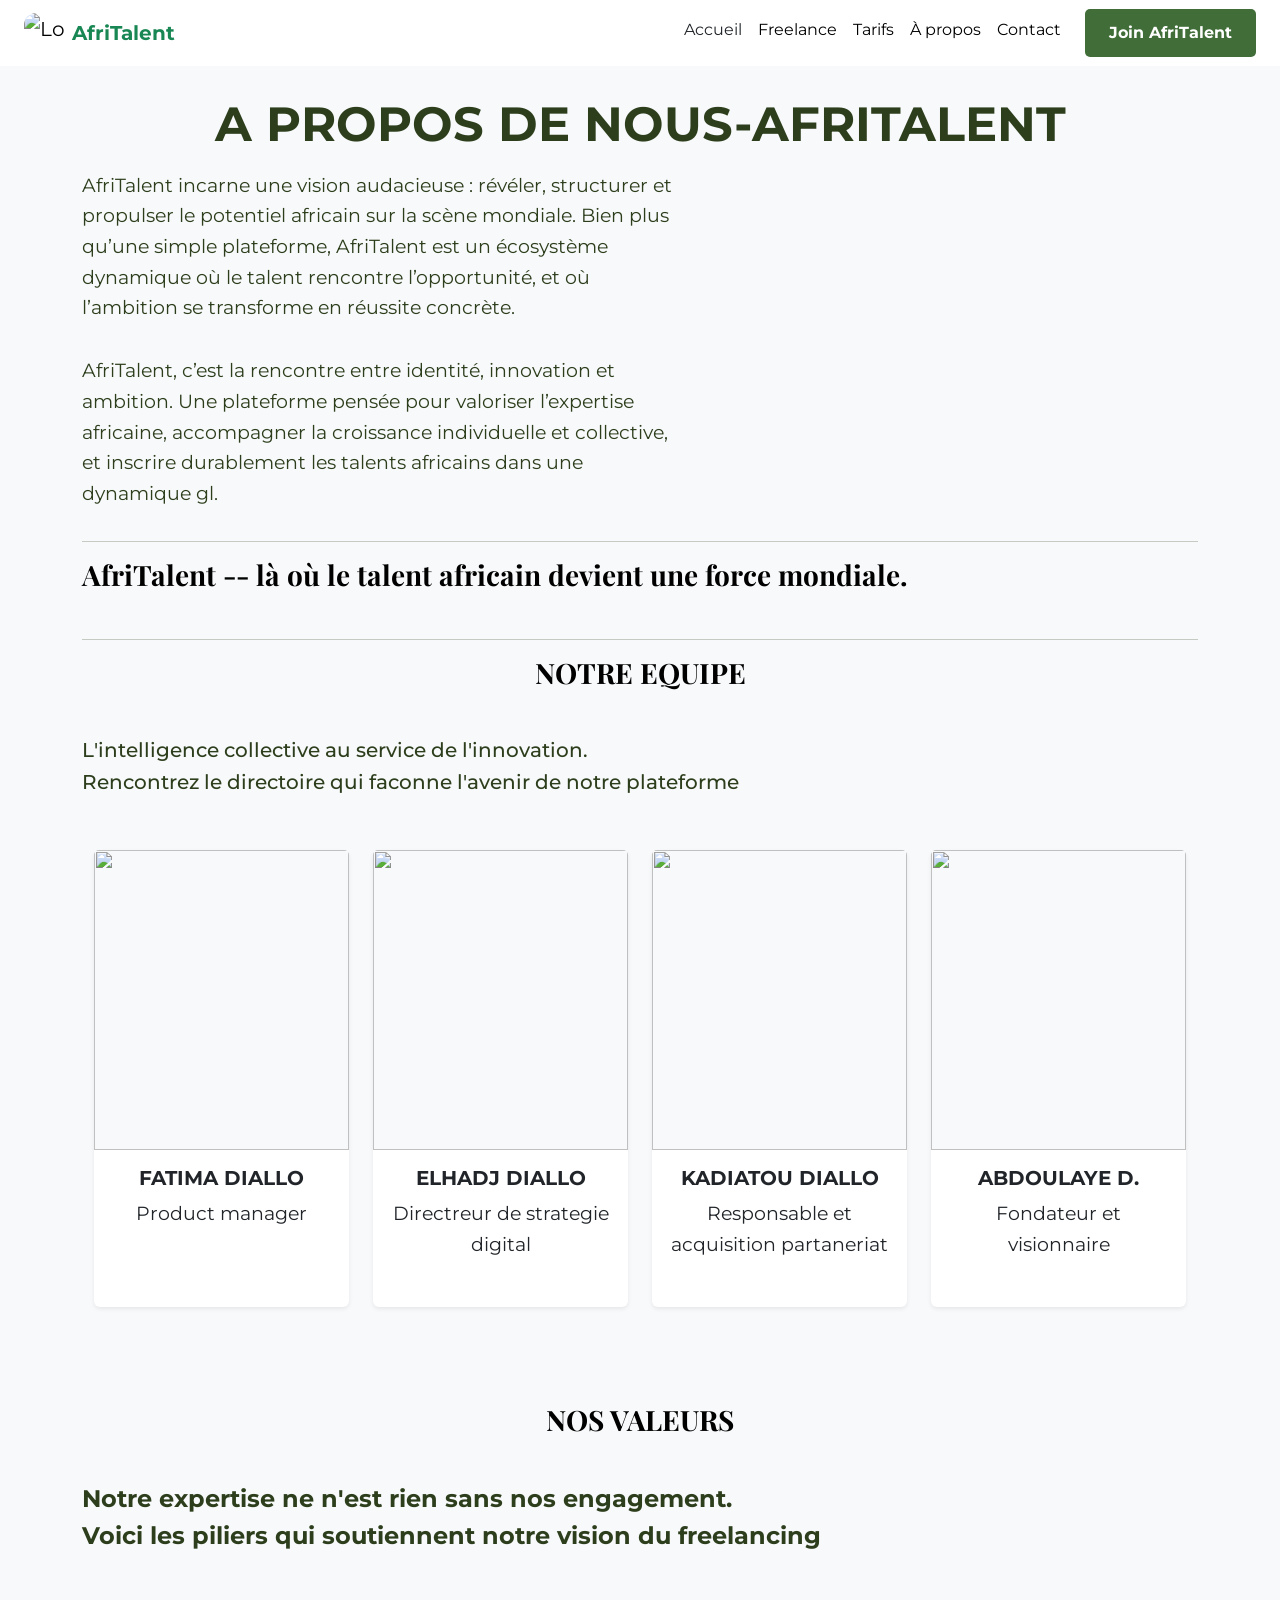
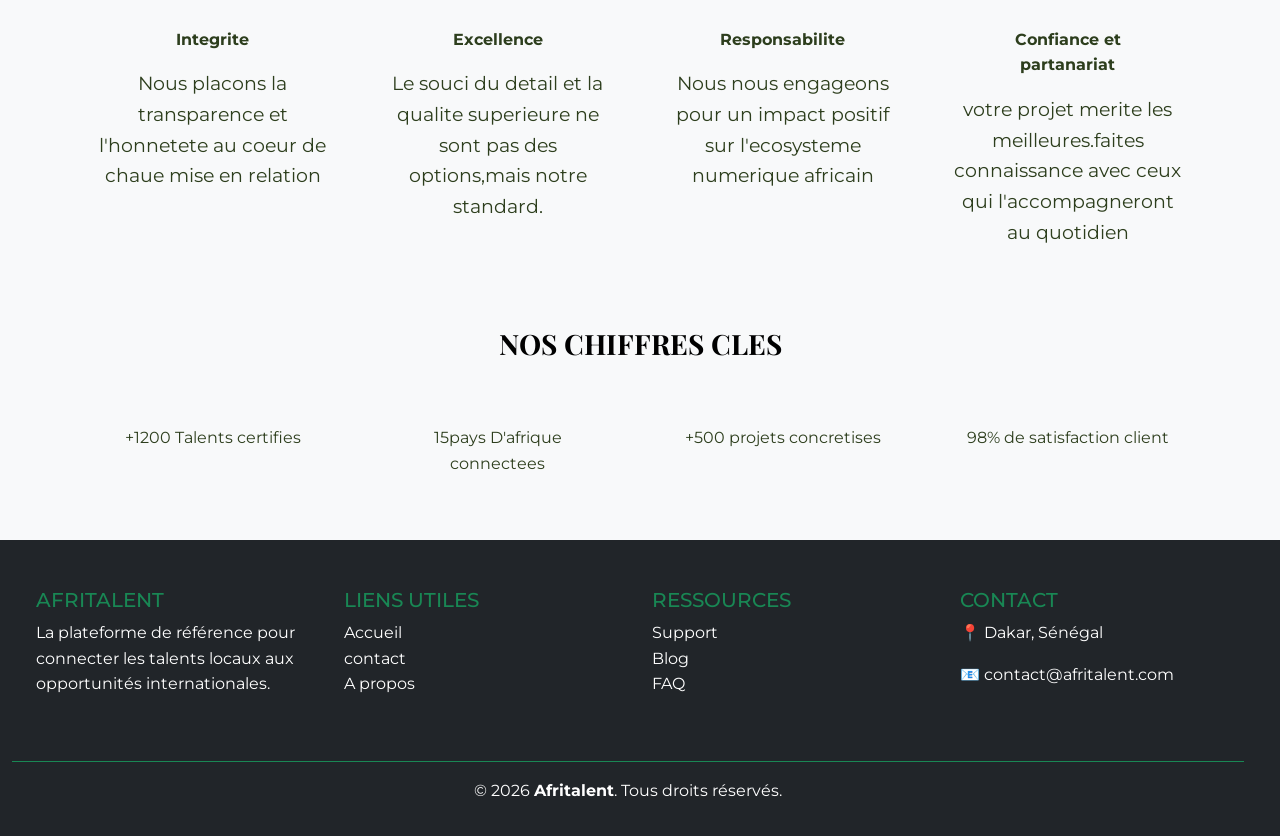
==== about.html @ a58d2108 "css:Bento Grid,sections hero et categories,effet hover" ====
<!doctype html>
<html lang="fr">
  <head>
    <meta charset="UTF-8" />
    <meta name="viewport" content="width=device-width, initial-scale=1.0" />
    <title>AfriTalent — About</title>
    <!-- Bootstrap 5 via CDN : feuille de style -->
    <link
      href="https://cdn.jsdelivr.net/npm/bootstrap@5.3.0/dist/css/bootstrap.min.css"
      rel="stylesheet"
    />
    <!-- Votre feuille de style personnelle -->
    <link rel="stylesheet" href="css/style.css" />
  </head>
  <body>
    <!-- Le contenu de la page sera ajoute ici -->
    <nav class="navbar navbar-expand-lg navbar-dark  fixed-top">
      <div class="container-fluid px-4">
        <a class="navbar-brand d-flex align-items-center" href="#">
          <img
            src="images/F.jpg.jpeg"
            alt="Logo"
            width="40"
            height="40"
            class="d-inline-block align-text-top me-2"
          />
          <span class="fw-bold text-success">AfriTalent</span>
        </a>

        <button
          class="navbar-toggler"
          type="button"
          data-bs-toggle="collapse"
          data-bs-target="#navbarNav"
          aria-controls="navbarNav"
          aria-expanded="false"
          aria-label="Toggle navigation"
        >
          <span class="navbar-toggler-icon"></span>
        </button>

        <div
          class="collapse navbar-collapse justify-content-end"
          id="navbarNav"
        >
          <ul class="navbar-nav">
            <li class="nav-item">
              <a class="nav-link active  text-dark" href="index.html ">Accueil</a>
            </li>
            <li class="nav-item">
              <a class="nav-link" href="freelances.html">Freelance</a>
            </li>
            <li class="nav-item">
              <a class="nav-link" href="tarifs.html">Tarifs</a>
            </li>
            <li class="nav-item">
              <a class="nav-link" href="about.html">À propos</a>
            </li>
            <li class="nav-item">
              <a class="nav-link" href="contact.html">Contact</a>
            </li>
            <li class="nav-item">
              <a
                class="nav-link btn btn-success text-white ms-lg-3 px-4"
                href="contact.html"
                >Join AfriTalent</a
              >
            </li>
          </ul>
        </div>
      </div>
    </nav>
    <div class="container py-5">
      <h1 class="fw-bold  pt-5 text-center">A PROPOS DE NOUS-AFRITALENT</h1>
      <p>
        AfriTalent incarne une vision audacieuse : révéler, structurer et
        propulser le potentiel africain sur la scène mondiale. Bien plus qu’une
        simple plateforme, AfriTalent est un écosystème dynamique où le talent
        rencontre l’opportunité, et où l’ambition se transforme en réussite
        concrète.
      </p>
      <p>
        AfriTalent, c’est la rencontre entre identité, innovation et ambition.
        Une plateforme pensée pour valoriser l’expertise africaine, accompagner
        la croissance individuelle et collective, et inscrire durablement les
        talents africains dans une dynamique gl.
      </p>
      <hr />
      <h3 class="mb-5">
        AfriTalent -- là où le talent africain devient une force mondiale.
      </h3>
      <hr />
      <h3 class="fw-bold mb-5 text-center">NOTRE EQUIPE</h3>
      <h5>L'intelligence collective au service de l'innovation.</h5>
      <h5>Rencontrez le directoire qui faconne l'avenir de notre plateforme</h5>
      <div class="container py-5">
        <div class="row row-cols-1 row-cols-md-2 row-cols-lg-4 g-4">
          <div class="col text-center">
            <div class="card h-100 border-0 shadow-sm">
              <div class="bg-light" style="height: 300px">
                <img src="images/k4.jpg" class="card-img-top h-100 w-100" />
              </div>
              <div class="card-body">
                <h5 class="card-title fw-bold text-uppercase">FATIMA DIALLO</h5>
                <p class="card-text">Product manager</p>
                <div class="d-flex justify-content-center gap-3">
                  <a href="#" class="text-dark"
                    ><i class="bi bi-linkedin"></i
                  ></a>
                  <a href="#" class="text-dark"
                    ><i class="bi bi-twitter-x"></i
                  ></a>
                </div>
              </div>
            </div>
          </div>

          <div class="col text-center">
            <div class="card h-100 border-0 shadow-sm">
              <div class="bg-light" style="height: 300px">
                <img src="images/i5.jpg" class="card-img-top h-100 w-100" />
              </div>
              <div class="card-body">
                <h5 class="card-title fw-bold text-uppercase">Elhadj Diallo</h5>
                <p class="card-text">Directreur de strategie digital</p>
                <div class="d-flex justify-content-center gap-3">
                  <a href="#" class="text-dark"
                    ><i class="bi bi-linkedin"></i
                  ></a>
                  <a href="#" class="text-dark"><i class="bi bi-github"></i></a>
                </div>
              </div>
            </div>
          </div>

          <div class="col text-center">
            <div class="card h-100 border-0 shadow-sm">
              <div class="bg-light" style="height: 300px">
                <img src="images/f2.jpg" class="card-img-top h-100 w-100" />
              </div>
              <div class="card-body">
                <h5 class="card-title fw-bold text-uppercase">
                  KADIATOU DIALLO
                </h5>
                <p class="card-text">Responsable et acquisition partaneriat</p>
                <div class="d-flex justify-content-center gap-3">
                  <a href="#" class="text-dark"
                    ><i class="bi bi-linkedin"></i
                  ></a>
                  <a href="#" class="text-dark"
                    ><i class="bi bi-instagram"></i
                  ></a>
                </div>
              </div>
            </div>
          </div>

          <div class="col text-center">
            <div class="card h-100 border-0 shadow-sm">
              <div class="bg-light" style="height: 300px">
                <img
                  src="images/j2.jpg"
                  class="card-img-top h-100 w-100"
                  alt=""
                />
              </div>
              <div class="card-body">
                <h5 class="card-title fw-bold text-uppercase">ABDOULAYE D.</h5>
                <p class="card-text">Fondateur et visionnaire</p>
                <div class="d-flex justify-content-center gap-3">
                  <a href="#" class="text-dark"
                    ><i class="bi bi-linkedin"></i
                  ></a>
                  <a href="#" class="text-dark"><i class="bi bi-globe"></i></a>
                </div>
              </div>
            </div>
          </div>
        </div>
      </div>
    </div>
    <div class="container">
      <h3 class="fw-bold mb-5 text-center">NOS VALEURS</h3>
      <h4 class="fw-bold">
        Notre expertise ne n'est rien sans nos engagement.
      </h4>
      <h4 class="fw-bold pb-5">
        Voici les piliers qui soutiennent notre vision du freelancing
      </h4>
    </div>
    <div class="container pt-1">
      <div class="container overflow-hidden text-center">
        <div class="row gx-5">
          <div class="col">
            <div class="p-3 fw-bold">Integrite</div>
            <p>
              Nous placons la transparence et l'honnetete au coeur de chaue mise
              en relation
            </p>
          </div>
          <div class="col">
            <div class="p-3 fw-bold">Excellence</div>
            <p>
              Le souci du detail et la qualite superieure ne sont pas des
              options,mais notre standard.
            </p>
          </div>
          <div class="col">
            <div class="p-3 fw-bold">Responsabilite</div>
            <p>
              Nous nous engageons pour un impact positif sur l'ecosysteme
              numerique africain
            </p>
          </div>
          <div class="col">
            <div class="p-3 fw-bold">Confiance et partanariat</div>
            <p>
              votre projet merite les meilleures.faites connaissance avec ceux
              qui l'accompagneront au quotidien
            </p>
          </div>
        </div>
      </div>
    </div>
    <div class="container py-5">
      <h3 class="fw-bold mb-5 text-center">NOS CHIFFRES CLES</h3>
      <div class="container overflow-hidden text-center">
        <div class="row gx-5">
          <div class="col">
            <div class="p-3">+1200 Talents certifies</div>
          </div>
          <div class="col">
            <div class="p-3">15pays D'afrique connectees</div>
          </div>
          <div class="col">
            <div class="p-3">+500 projets concretises</div>
          </div>
          <div class="col">
            <div class="p-3">98% de satisfaction client</div>
          </div>
        </div>
      </div>
    </div>
    <footer class="container-fluid bg-dark text-white pt-5 pb-3">
    
    <div class="row px-4"> <div class="col-md-3 mb-4">
            <h5 class="text-uppercase text-success font-weight-bold">Afritalent</h5>
            <p>La plateforme de référence pour connecter les talents locaux aux opportunités internationales.</p>
        </div>

        <div class="col-md-3 mb-4">
            <h5 class="text-uppercase text-success font-weight-bold">Liens utiles</h5>
            <ul class="list-unstyled">
                <li><a href="index.html" class="text-white text-decoration-none">Accueil</a></li>
                <li><a href="contact.html" class="text-white text-decoration-none">contact</a></li>
                <li><a href="about.html" class="text-white text-decoration-none">A propos</a></li>
            </ul>
        </div>

        <div class="col-md-3 mb-4">
            <h5 class="text-uppercase text-success font-weight-bold">Ressources</h5>
            <ul class="list-unstyled">
                <li><a href="#" class="text-white text-decoration-none">Support</a></li>
                <li><a href="#" class="text-white text-decoration-none">Blog</a></li>
                <li><a href="#" class="text-white text-decoration-none">FAQ</a></li>
            </ul>
        </div>

        <div class="col-md-3 mb-4">
            <h5 class="text-uppercase text-success font-weight-bold">Contact</h5>
            <p>📍 Dakar, Sénégal</p>
            <p>📧 contact@afritalent.com</p>
             <div class="mt-4">
        
        </div>

    </div>

    <div class="row border-top border-success mt-4 pt-3">
        <div class="col-12 text-center">
            <p>© 2026 <strong>Afritalent</strong>. Tous droits réservés.</p>
        </div>
    </div>

</footer>
    <script src="https://cdn.jsdelivr.net/npm/bootstrap@5.3.0/dist/js/bootstrap.bundle.min.js"></script>
    <!-- Votre script JavaScript -->
    <script src="js/main.js"></script>
  </body>
</html>
---- css/style.css ----
@import url("https://fonts.googleapis.com/css2?family=Playfair+Display:ital,wght@0,400..900;1,400..900&family=Playfair:ital,opsz,wght@0,5..1200,300..900;1,5..1200,300..900&display=swap");
@import url("https://fonts.googleapis.com/css2?family=Inter:ital,opsz,wght@0,14..32,100..900;1,14..32,100..900&family=Montserrat:ital,wght@0,100..900;1,100..900&family=Playfair+Display:ital,wght@0,400..900;1,400..900&family=Playfair:ital,opsz,wght@0,5..1200,300..900;1,5..1200,300..900&display=swap");
:root {
  --font-titre: "Playfair Display";
  --font-corps: "Montserrat";
  --primary-color: black;
  /* --accent-color: #d4af37; */
  --bg-light: #f8f9fa;
  --text-main: #2d3e1d;

  --spacing: 20px;
  --radius: 12px;
}
* {
  margin: 0;
  padding: 0;
  box-sizing: border-box;
}

body {
  font-family: var(--font-corps);
  background-color: var(--bg-light);
  color: var(--text-main);
  line-height: 1.6;
}

h2,
h3 {
  font-family: var(--font-titre);
  color: var(--primary-color);
  font-weight: 700;
  margin-bottom: var(--spacing);
}
.navbar a {
  color: black;
}
.navbar {
  background-color: white;
  padding: 1;
  box-shadow: var(--shadow-soft);
  border-radius: 2;
}
.navbar-nav .nav-link:hover {
  background-color: #406d38;
  border-radius: 12px;
}
.btn {
  background-color: #0d1809;
}
.navbar-brand img {
  border-radius: 12px;
}
.hero {
  background:
    linear-gradient(rgba(41, 56, 24, 0.5), rgba(225, 231, 220, 0.5)),
    url("https://i1-c.pinimg.com/1200x/aa/c4/77/aac477188ec2e32e4ff472f5e6f6731c.jpg")
      no-repeat center center/cover;

  height: 100vh;
  display: flex;
  align-items: center;
  justify-content: center;
  text-align: center;
  color: rgb(248, 250, 246);
}

/* pour placer les stats au milieu et totu  */
.blo .p-3 {
  display: flex;
  flex-direction: column;
  align-items: center;
}

.blo .p-3 strong {
  display: block;
  font-size: 2rem;
  color: white;
}

.blo {
  color: #ffffff;
}
.hero {
  position: relative;
  /* deplacer un element par rapport a position normal */
}
.hero-section h1 {
  margin-bottom: 25px;
}
.blo {
  position: absolute;
  /* sert a placer l element sur un endroit precis */
  bottom: 0;
  left: 0;
  right: 0;

  padding: 20px 0; /* Espace interne  */
  width: 100%;
  /* l'element doit take toute la largeur dispo de son parents */
}
.container h1 {
  font-size: 3rem;
  margin-bottom: 1rem;
}

.container p {
  font-size: 1.2rem;
  margin-bottom: 2rem;
  max-width: 600px;
}

.btn {
  background-color: #406d38;

  color: white;
  padding: 12px 30px;
  text-decoration: none;
  border-radius: 5px;
  font-weight: bold;
  transition: 0.5s;
}

.btn:hover {
  background-color: #1c2716;
}
.card {
  transition:
    transform 0.3s ease,
    box-shadow 0.3s ease;
  cursor: pointer;
  border: none;
}

/* Effet au survol */
.card:hover {
  /* Soulève la carte de 10px */
  transform: translateY(-10px);
}
/* la grille */
.bento-grid {
  display: grid;
  grid-template-columns: repeat(3, 1fr); /* Découpe l'espace en 3 col égale */
  gap: 20px; /* espace de 20px entre les cartes */
}

.bento-grid .card {
  border-radius: 16px;
}

/* asymetire */
.bento-grid .card:nth-child(1) {
  grid-column: span 2; /* il select la carte avec le 1 et lui dit de prendre la largeur de 2 cases*/
}

.bento-grid .card:nth-child(4) {
  grid-column: span 2; /* La carte 4 est large elle s'étale sur 2 colonnes */
}

/* 2. effert survol */
.categ-grid .card:hover {
  /*  Soulève la carte de 8 px vers le haut */
  transform: translateY(-8px);

  /* effet ombre */
  box-shadow: 0 12px 24px rgba(0, 0, 0, 0.15) !important;

  /*  Change la bordure en vert  */
  /* border-color: #198754; */
  background-color: rgb(44, 77, 2);

  /* change le curseur en une main */
  cursor: pointer;
}
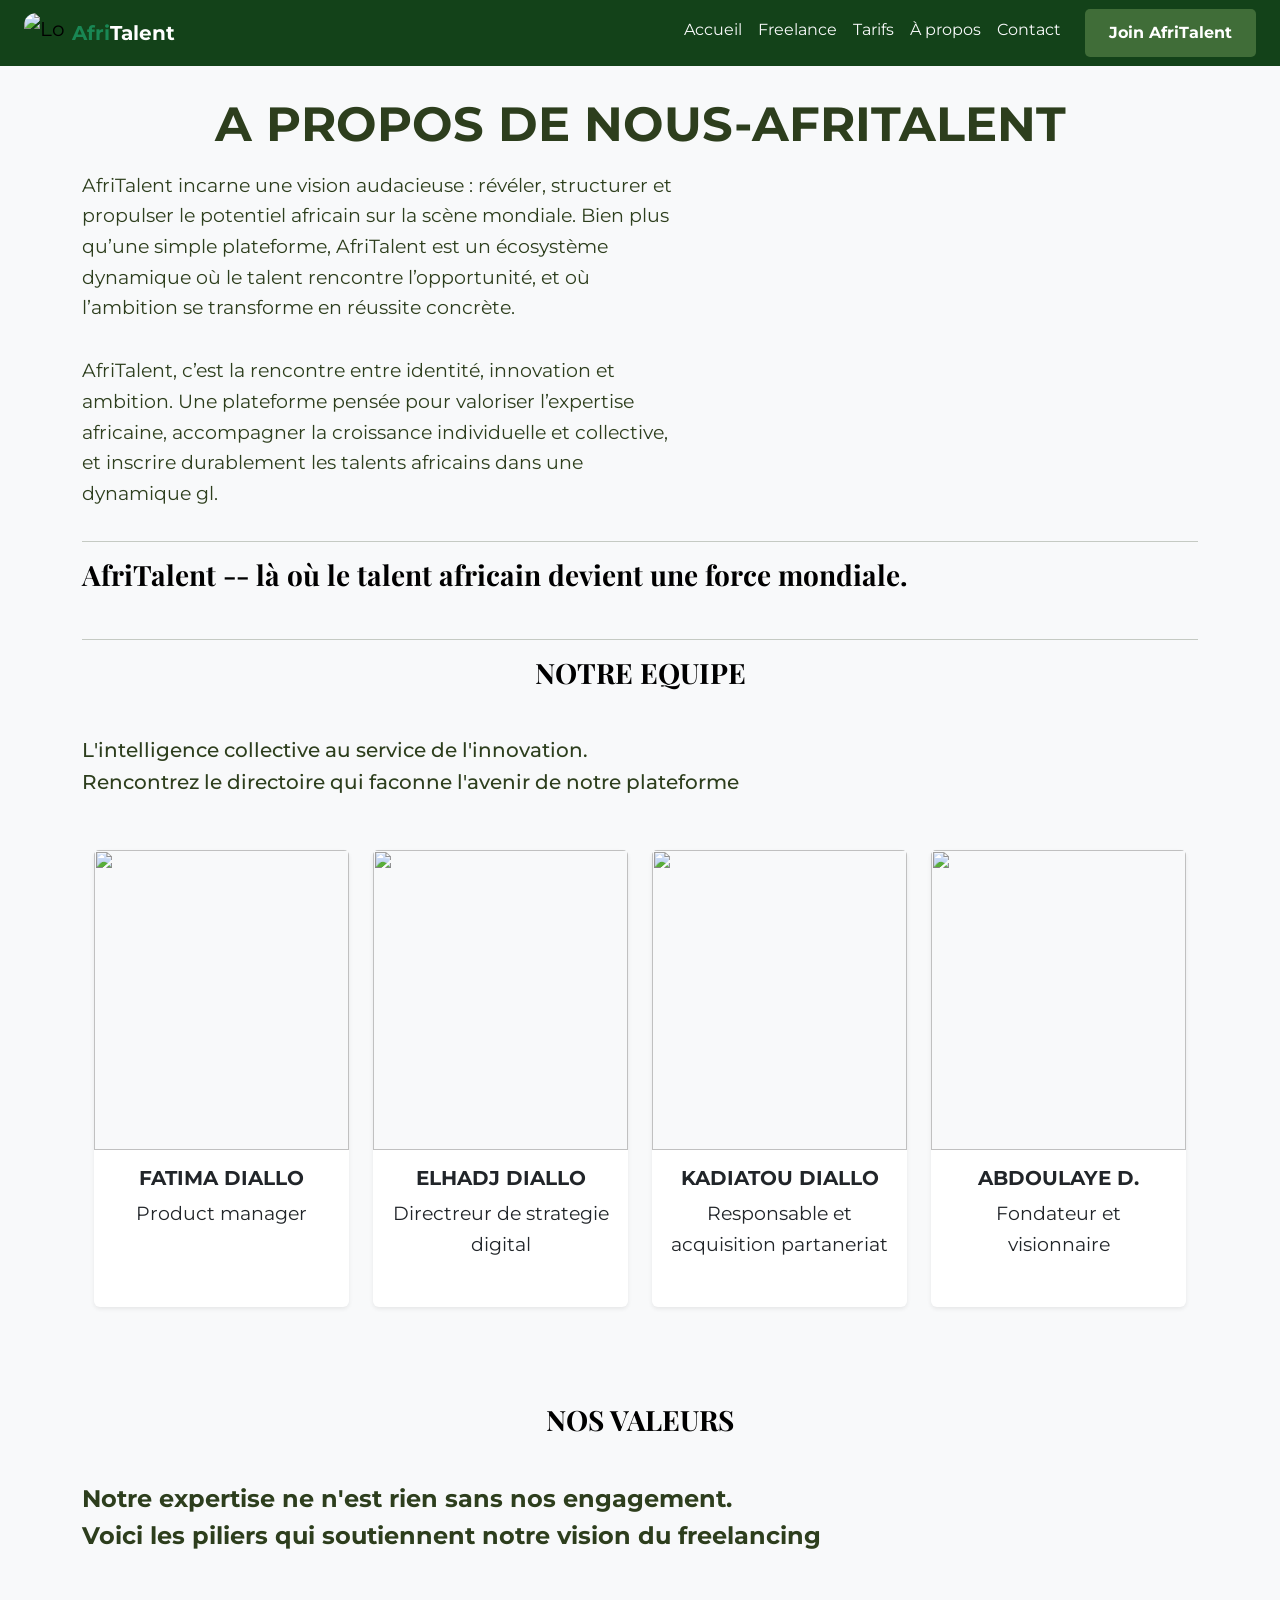
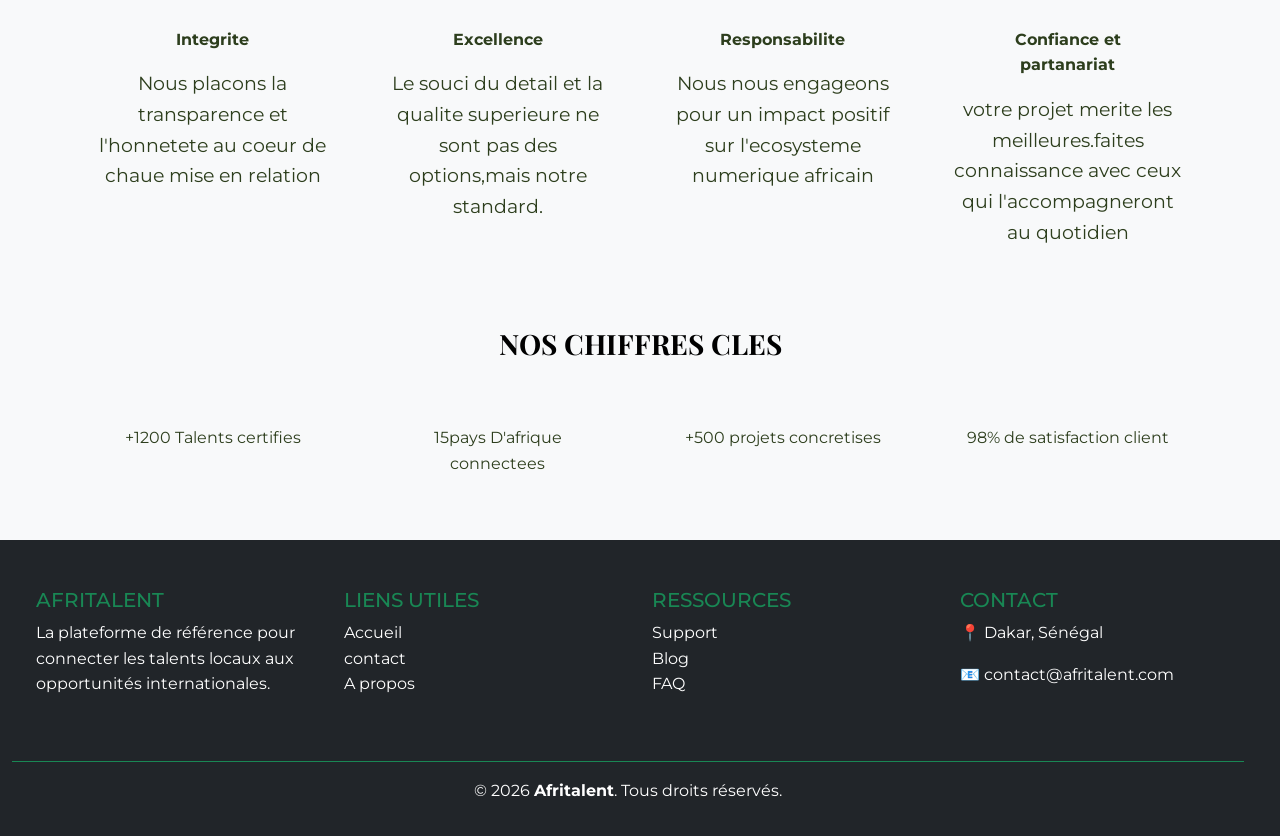
==== commit 7de930fd: "css:responsive design mobile et tablette,media queries" ====
--- a/about.html
+++ b/about.html
@@ -24,7 +24,7 @@
             height="40"
             class="d-inline-block align-text-top me-2"
           />
-          <span class="fw-bold text-success">AfriTalent</span>
+          <span class="fw-bold text-success">Afri</span><span class="text-white fw-bold">Talent</span>
         </a>
 
         <button
@@ -45,19 +45,19 @@
         >
           <ul class="navbar-nav">
             <li class="nav-item">
-              <a class="nav-link active  text-dark" href="index.html ">Accueil</a>
-            </li>
-            <li class="nav-item">
-              <a class="nav-link" href="freelances.html">Freelance</a>
-            </li>
-            <li class="nav-item">
-              <a class="nav-link" href="tarifs.html">Tarifs</a>
-            </li>
-            <li class="nav-item">
-              <a class="nav-link" href="about.html">À propos</a>
-            </li>
-            <li class="nav-item">
-              <a class="nav-link" href="contact.html">Contact</a>
+              <a class="nav-link active  text-light" href="index.html ">Accueil</a>
+            </li>
+            <li class="nav-item">
+              <a class="nav-link text-light" href="freelances.html">Freelance</a>
+            </li>
+            <li class="nav-item">
+              <a class="nav-link text-light" href="tarifs.html">Tarifs</a>
+            </li>
+            <li class="nav-item">
+              <a class="nav-link text-light" href="about.html">À propos</a>
+            </li>
+            <li class="nav-item">
+              <a class="nav-link text-light" href="contact.html">Contact</a>
             </li>
             <li class="nav-item">
               <a
--- a/css/style.css
+++ b/css/style.css
@@ -35,7 +35,7 @@
   color: black;
 }
 .navbar {
-  background-color: white;
+  background-color: rgb(19, 66, 25);
   padding: 1;
   box-shadow: var(--shadow-soft);
   border-radius: 2;
@@ -63,6 +63,10 @@
   text-align: center;
   color: rgb(248, 250, 246);
 }
+/* .hero .container {
+  display: flex;
+  flex-direction: column;
+} */
 
 /* pour placer les stats au milieu et totu  */
 .blo .p-3 {
@@ -90,10 +94,10 @@
 .blo {
   position: absolute;
   /* sert a placer l element sur un endroit precis */
-  bottom: 0;
+  bottom: -40px;
   left: 0;
   right: 0;
-
+  margin-top: 30px;
   padding: 20px 0; /* Espace interne  */
   width: 100%;
   /* l'element doit take toute la largeur dispo de son parents */
@@ -162,7 +166,7 @@
   transform: translateY(-8px);
 
   /* effet ombre */
-  box-shadow: 0 12px 24px rgba(0, 0, 0, 0.15) !important;
+  box-shadow: 0 12px 24px rgba(0, 0, 0, 0.15);
 
   /*  Change la bordure en vert  */
   /* border-color: #198754; */
@@ -171,3 +175,144 @@
   /* change le curseur en une main */
   cursor: pointer;
 }
+
+/* Mobile ecran375px */
+@media (min-width: 375px) {
+  .hero h1 {
+    font-size: 1.8rem; /* Rend le titre du Hero plus adapté sur mobile */
+  }
+}
+
+/* sur desktop */
+
+/* Le sous-titre p remonte tout en haut et on bloque sa largeur */
+.hero p {
+  max-width: 650px; /* Aligne la largeur du texte sur celle du h1 */
+  margin-left: auto;
+  margin-right: auto;
+  margin-top: 0;
+  margin-bottom: 25px; /* Espace propre avant le h1 */
+}
+
+/*  h1 se place juste en dessous */
+.hero h1 {
+  order: 2;
+  margin-top: 0;
+  margin-bottom: 35px; /* Espace avant les boutons */
+}
+
+/*  Les boutons restent au milieu */
+.hero .d-flex {
+  order: 3;
+  margin-bottom: 50px;
+}
+
+/* Les statistiques blo se collent parfaitement tout en bas à l'horizontale */
+.blo {
+  position: absolute;
+  bottom: 0;
+  left: 0;
+  right: 0;
+  width: 100%;
+  padding: 20px 0;
+}
+
+/* sur tab */
+
+@media (min-width: 768px) {
+  /*  On donne  flexibilite a hero */
+  .hero {
+    height: auto;
+    min-height: 100vh;
+    padding-top: 110px; /* Évite que le haut ne touche la navbar */
+    padding-bottom: 140px; /* Laisse de l'espace pour le bloc absolu en bas */
+    position: relative;
+  }
+}
+/* les stats en bas et horzontale */
+.blo {
+  position: absolute; /* Revient se coller tout en bas du fond */
+  bottom: 0;
+  left: 0;
+  right: 0;
+  width: 100%;
+  padding: 15px 0;
+}
+
+/* On force la ligne Bootstrap à tout garder sur la même ligne */
+.blo .row {
+  display: flex;
+  flex-direction: row;
+
+  justify-content: space-around;
+}
+
+/* sur mobile */
+@media (max-width: 768px) {
+  .hero {
+    height: auto;
+    min-height: 100vh;
+    padding: 100px 0 150px;
+    align-items: flex-start;
+    flex-direction: column;
+    justify-content: flex-start;
+  }
+
+  .hero .container {
+    width: 100%;
+  }
+
+  .hero h1 {
+    font-size: 1.8rem;
+    margin-bottom: 15px;
+  }
+
+  /* Boutons en colonne */
+  .hero a.btn {
+    display: block;
+    width: 80%;
+    margin: 8px auto;
+  }
+
+  /*  annuler le position absolute */
+  .blo {
+    position: relative;
+    bottom: auto;
+    left: auto;
+    right: auto;
+    width: 100%;
+    margin-top: 20px;
+    padding: 20px 0;
+  }
+
+  .blo .row {
+    display: grid;
+    grid-template-columns: 1fr 1fr;
+    gap: 15px;
+    text-align: center;
+  }
+
+  .blo .col {
+    width: 100%;
+  }
+
+  .blo strong {
+    font-size: 1.5rem;
+    display: block;
+  }
+  /* Bento grid en colonne unique */
+  .bento-grid {
+    grid-template-columns: 1fr;
+  }
+
+  /* Annuler les cartes qui s'étalent sur 2 colonnes */
+  .bento-grid .card:nth-child(1),
+  .bento-grid .card:nth-child(4) {
+    grid-column: span 1;
+  }
+
+  /* Cartes pleine largeur */
+  .bento-grid .card {
+    width: 100%;
+  }
+}
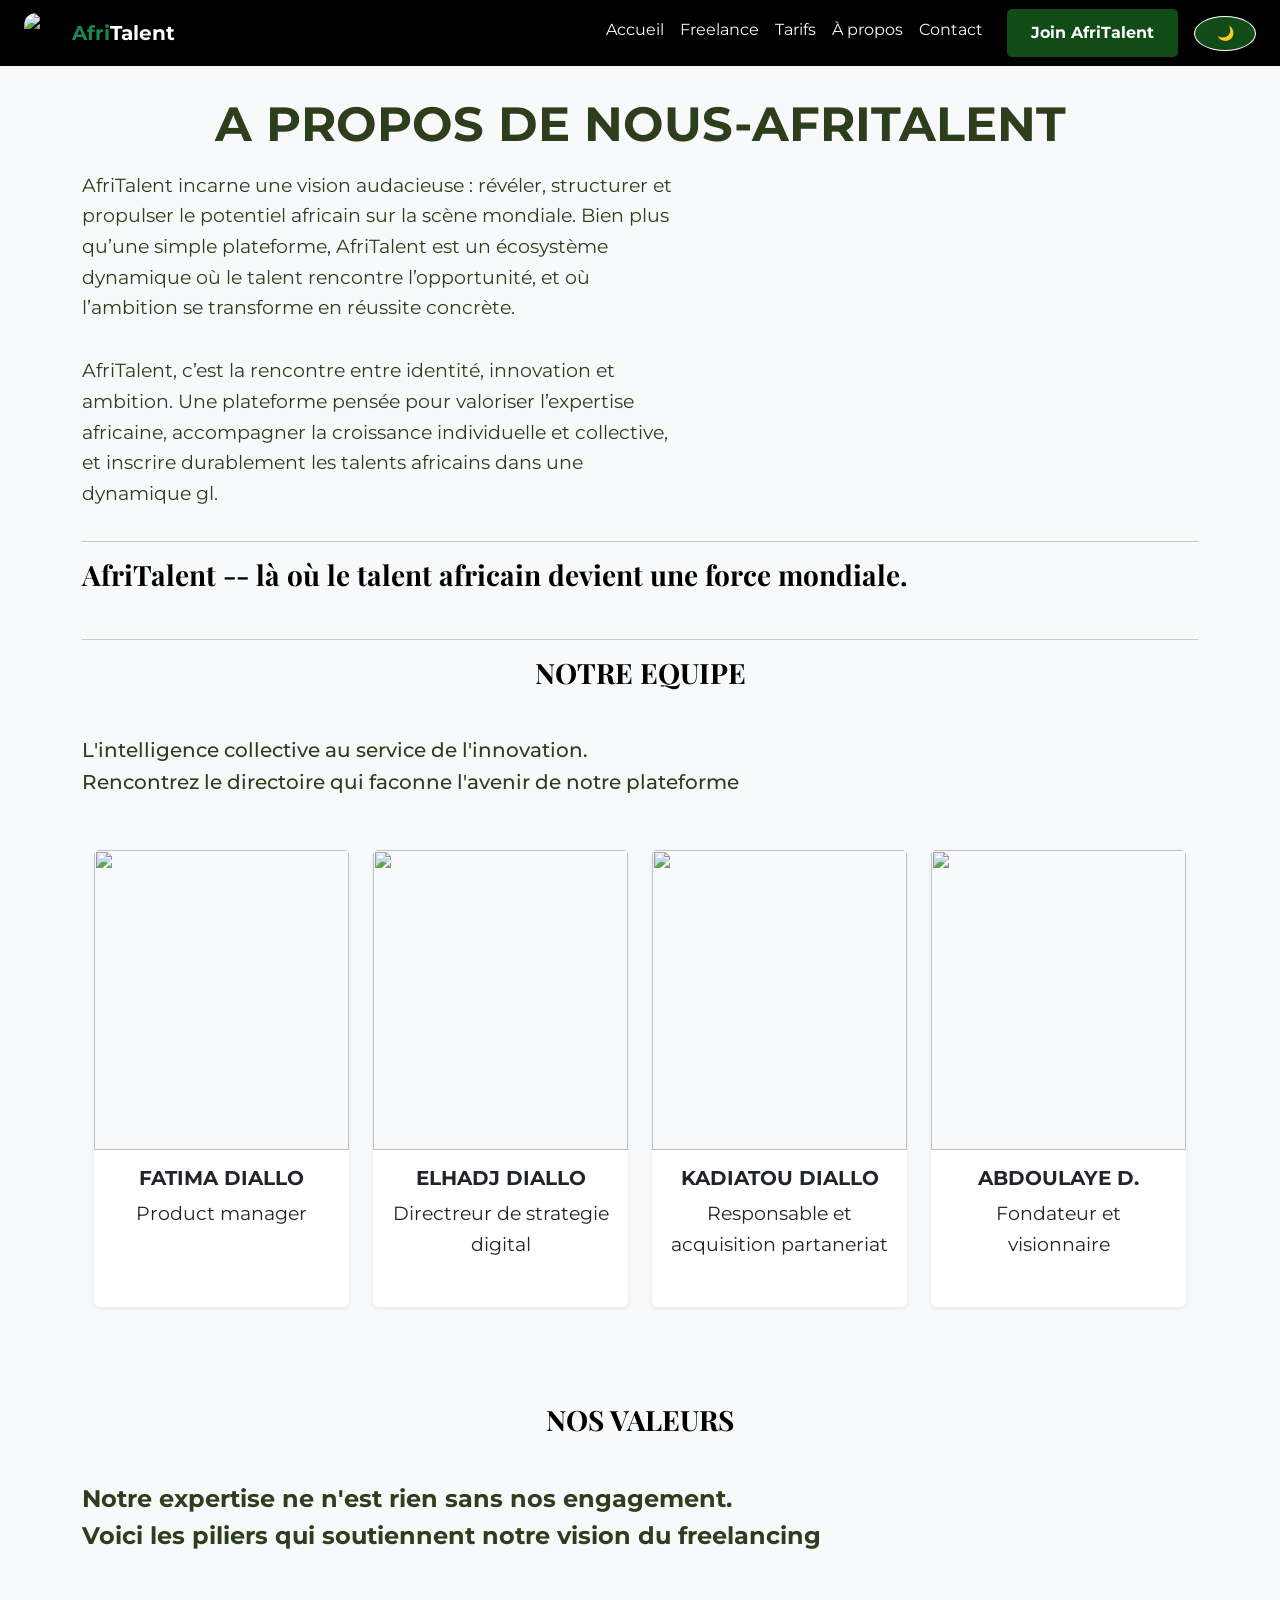
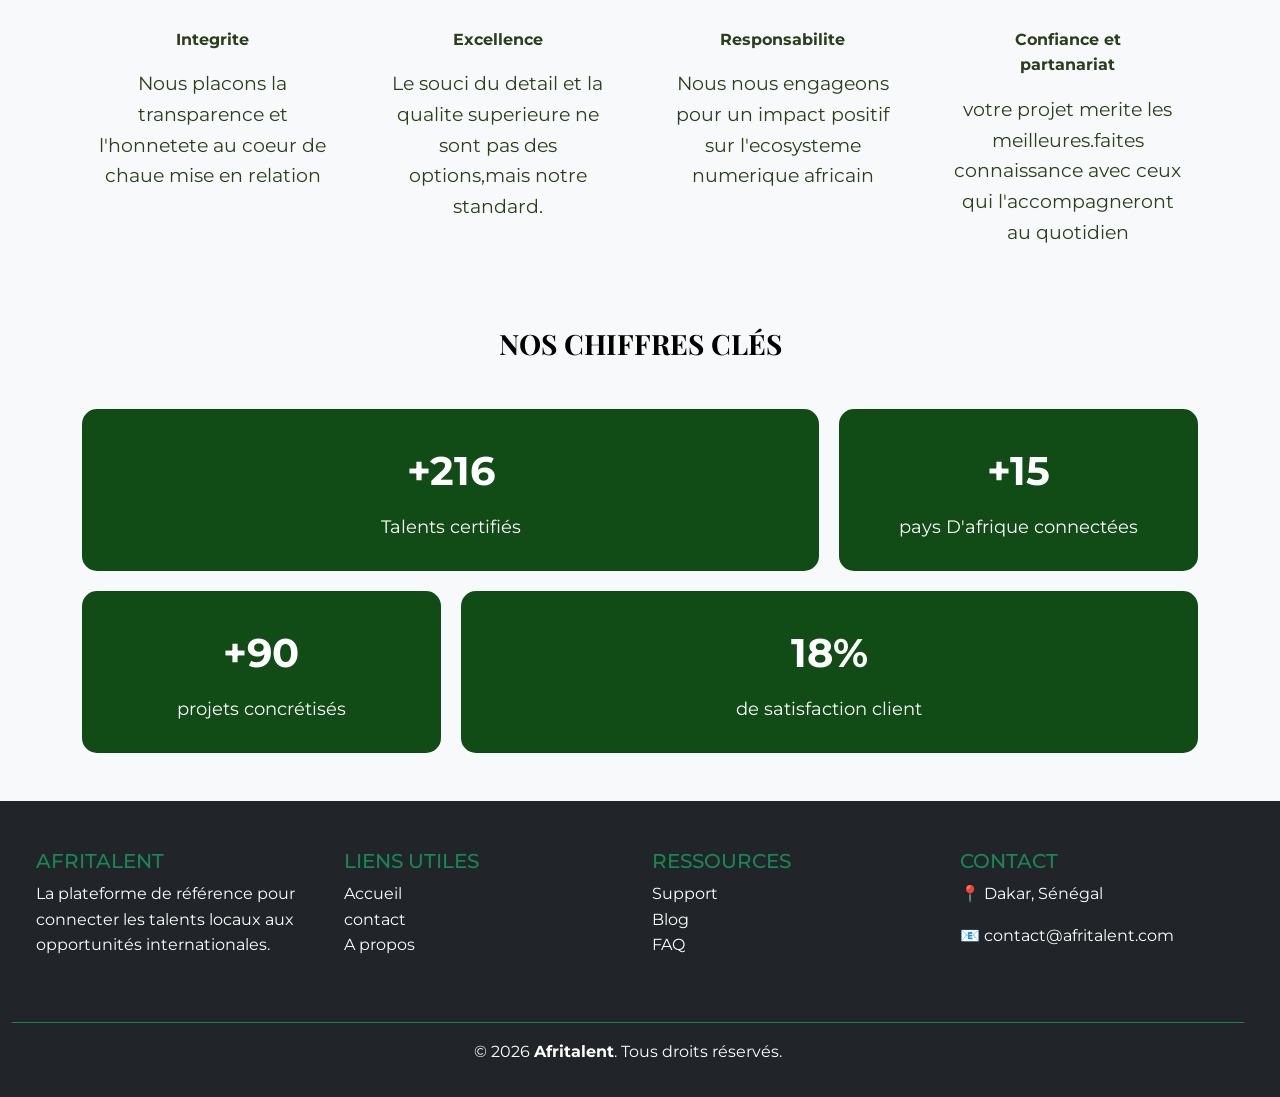
==== commit eb54a0da: "JS : compteurs animés au scroll et animations fade-in des sections" ====
--- a/about.html
+++ b/about.html
@@ -67,6 +67,11 @@
               >
             </li>
           </ul>
+          <div class="d-flex  align-items-center gap-2 ms-lg-3">
+       <button id="theme-toggle" class="btn btn-sm btn-outline-light rounded-circle d-flex align-items-center justify-content-center" style="width: 35px; height: 35px;">
+    🌙
+</button>
+</div>
         </div>
       </div>
     </nav>
@@ -222,25 +227,29 @@
         </div>
       </div>
     </div>
-    <div class="container py-5">
-      <h3 class="fw-bold mb-5 text-center">NOS CHIFFRES CLES</h3>
-      <div class="container overflow-hidden text-center">
-        <div class="row gx-5">
-          <div class="col">
-            <div class="p-3">+1200 Talents certifies</div>
-          </div>
-          <div class="col">
-            <div class="p-3">15pays D'afrique connectees</div>
-          </div>
-          <div class="col">
-            <div class="p-3">+500 projets concretises</div>
-          </div>
-          <div class="col">
-            <div class="p-3">98% de satisfaction client</div>
-          </div>
-        </div>
-      </div>
-    </div>
+   <div class="container py-5 ">
+  <h3 class="fw-bold mb-5 text-center">NOS CHIFFRES CLÉS</h3>
+  
+  <div class="bento-grille">
+    
+    <div class="bento-item item-1">
+      <strong>+<span class="compteur" data-cible="1200">0</span></strong> Talents certifiés
+    </div>
+    
+    <div class="bento-item item-2">
+      <strong>+<span class="compteur" data-cible="15">0</span></strong> pays D'afrique connectées
+    </div>
+    
+    <div class="bento-item item-3">
+      <strong>+<span class="compteur" data-cible="500">0</span></strong> projets concrétisés
+    </div>
+    
+    <div class="bento-item item-4">
+      <strong><span class="compteur" data-cible="98">0</span>%</strong> de satisfaction client
+    </div>
+
+  </div>
+</div>
     <footer class="container-fluid bg-dark text-white pt-5 pb-3">
     
     <div class="row px-4"> <div class="col-md-3 mb-4">
--- a/css/style.css
+++ b/css/style.css
@@ -35,13 +35,13 @@
   color: black;
 }
 .navbar {
-  background-color: rgb(19, 66, 25);
+  background-color: #114c17;
   padding: 1;
   box-shadow: var(--shadow-soft);
   border-radius: 2;
 }
 .navbar-nav .nav-link:hover {
-  background-color: #406d38;
+  background-color: #114c17;
   border-radius: 12px;
 }
 .btn {
@@ -114,7 +114,7 @@
 }
 
 .btn {
-  background-color: #406d38;
+  background-color: #114c17;
 
   color: white;
   padding: 12px 30px;
@@ -125,7 +125,7 @@
 }
 
 .btn:hover {
-  background-color: #1c2716;
+  background-color: #114c17;
 }
 .card {
   transition:
@@ -170,7 +170,7 @@
 
   /*  Change la bordure en vert  */
   /* border-color: #198754; */
-  background-color: rgb(44, 77, 2);
+  background-color: #114c17;
 
   /* change le curseur en une main */
   cursor: pointer;
@@ -316,3 +316,140 @@
     width: 100%;
   }
 }
+
+/* about bento grid */
+
+/* 1. On configure la grille principale */
+.bento-grille {
+  display: grid;
+  /* On crée 3 colonnes de taille égale */
+  grid-template-columns: repeat(3, 1fr);
+  /* L'espace entre les blocs */
+  gap: 20px;
+}
+
+/* 2. Le style général de chaque boîte du Bento */
+.bento-item {
+  background-color: #114c17;
+  color: white;
+  padding: 30px;
+  border-radius: 15px; /* Les bords bien arrondis style Bento */
+  text-align: center;
+  font-size: 1.1rem;
+  display: flex;
+  flex-direction: column;
+  justify-content: center;
+  align-items: center;
+}
+
+/* Style pour mettre les chiffres bien gros */
+.bento-item strong {
+  font-size: 2.5rem;
+  display: block;
+  margin-bottom: 10px;
+}
+
+/* 3. On change la taille des blocs pour l'effet Bento */
+/* Le premier bloc prendra 2 colonnes de large */
+.item-1 {
+  grid-column: span 2;
+}
+
+/* Le deuxième bloc prendra 1 colonne de large  */
+.item-2 {
+  grid-column: span 1;
+}
+
+/* Le troisième bloc prendra 1 colonne de large sur la ligne 2 */
+.item-3 {
+  grid-column: span 1;
+}
+
+/* Le quatrième bloc prendra 2 colonnes de large sur la ligne 2 */
+.item-4 {
+  grid-column: span 2;
+}
+
+/* js */
+/* Dark Mode */
+body.dark-mode {
+  background-color: #121212;
+  color: #f0f0f0;
+}
+
+body.dark-mode .card {
+  background-color: #1e1e1e;
+  color: #f0f0f0;
+  /* border-color: #333; */
+}
+
+body.dark-mode .navbar {
+  background-color: #0a0a0a;
+}
+body.dark-mode {
+  color: #f0f0f0;
+}
+
+body.dark-mode .card-body,
+body.dark-mode .card-title,
+body.dark-mode .card-text,
+body.dark-mode p,
+body.dark-mode h1,
+body.dark-mode h2,
+body.dark-mode h3 {
+  color: #f0f0f0 !important;
+}
+
+/* Bouton toggle blanc */
+#theme-toggle {
+  color: white;
+  border-color: white;
+}
+
+/* État initial : transparent */
+.navbar {
+  transition:
+    background-color 0.4s ease,
+    box-shadow 0.4s ease;
+  background-color: black !important;
+}
+
+/* État après scroll */
+.navbar.scrolled {
+  background-color: #114c17 !important;
+  box-shadow: 0 4px 20px rgba(27, 88, 14, 0.5);
+}
+
+/* fade in */
+/* État de départ : invisible et légèrement descendu */
+.fade-in-section {
+  opacity: 1;
+  transform: translateY(20px);
+  transition:
+    opacity 0.8s ease-out,
+    transform 0.8s ease-out;
+}
+
+/* État final (géré par le JavaScript) : visible et à sa place d'origine */
+.fade-in-section.visible {
+  opacity: 1;
+  transform: translateY(0);
+}
+
+.bento-item {
+  /* Garde ton design (couleur, padding, radius) et ajoute cette ligne pour la fluidité : */
+  transition:
+    transform 0.3s ease,
+    box-shadow 0.3s ease,
+    background-color 0.3s ease;
+  cursor: pointer;
+}
+
+/* Quand la souris passe sur une carte du Bento */
+.bento-item:hover {
+  transform: translateY(
+    -8px
+  ); /* Souleve de la carte vers le haut de 8 pixels */
+
+  background-color: #375a47; /* Change légèrement la couleur  */
+}
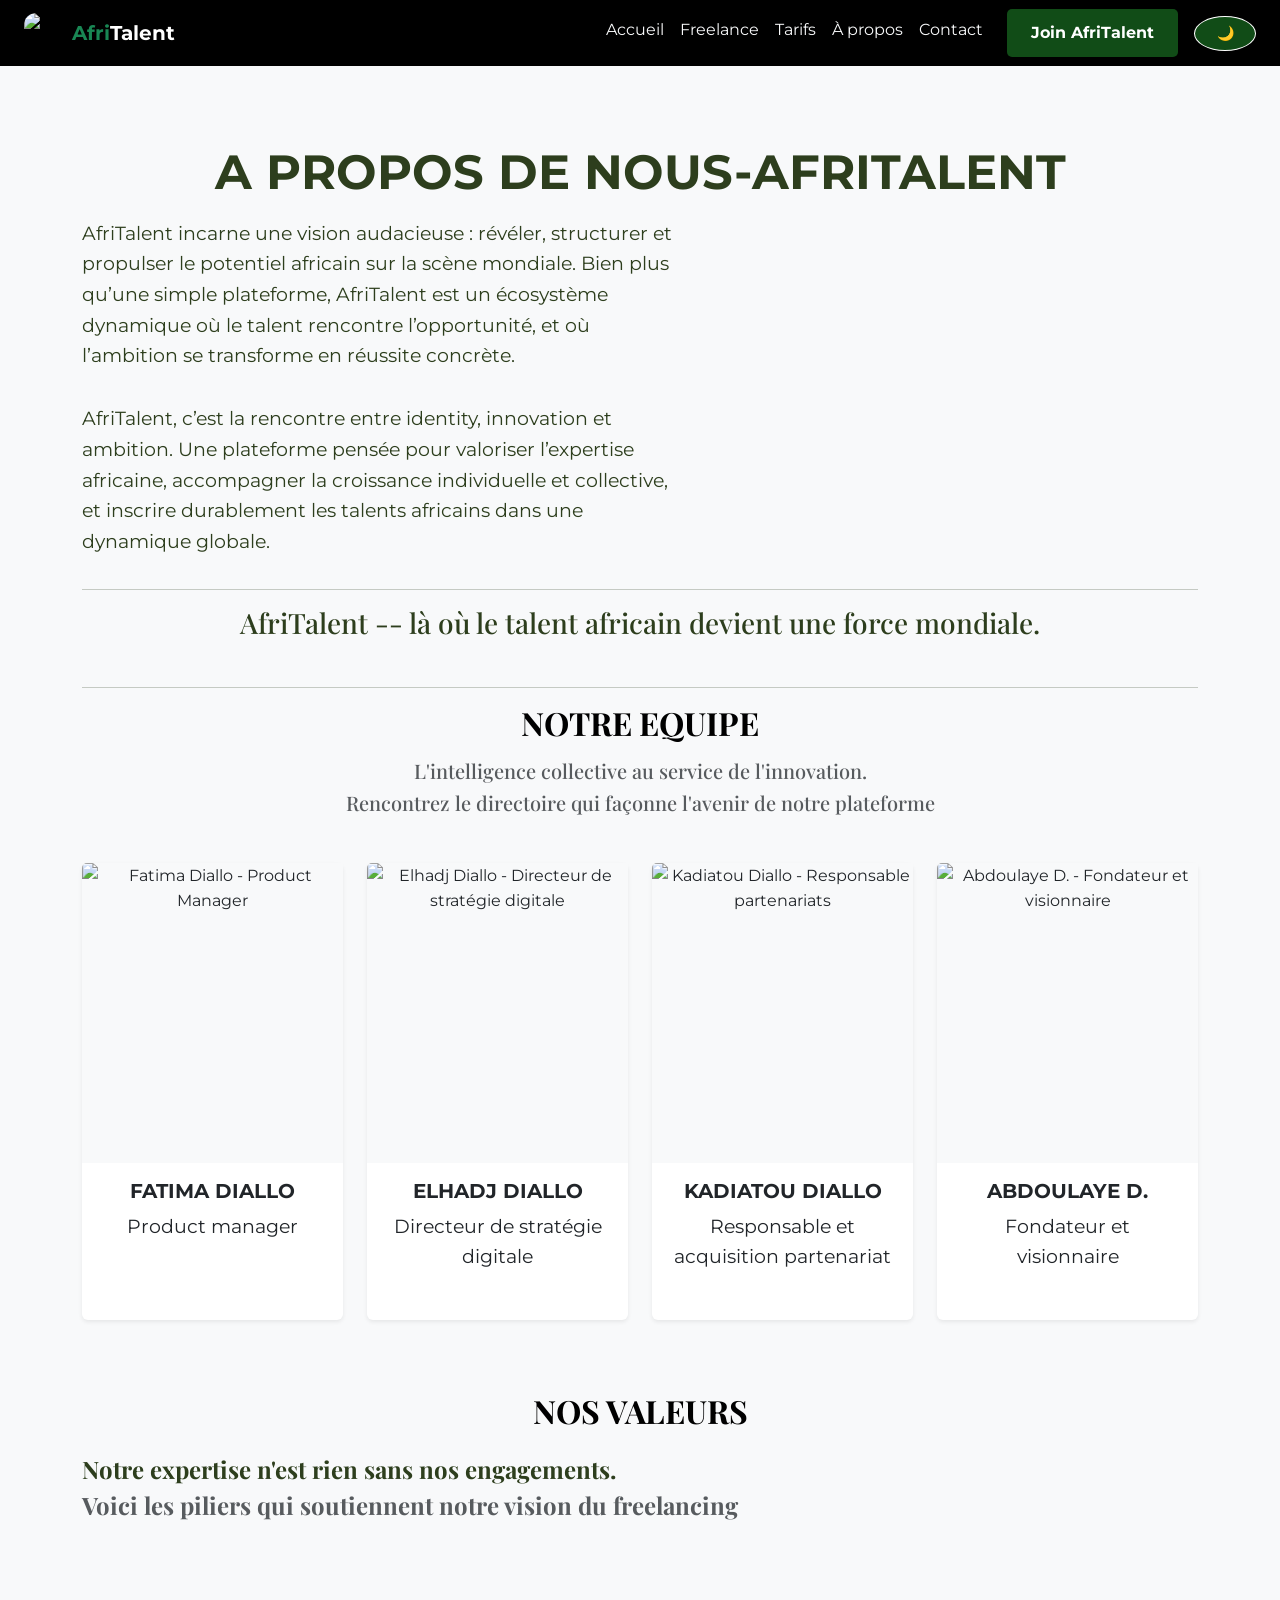
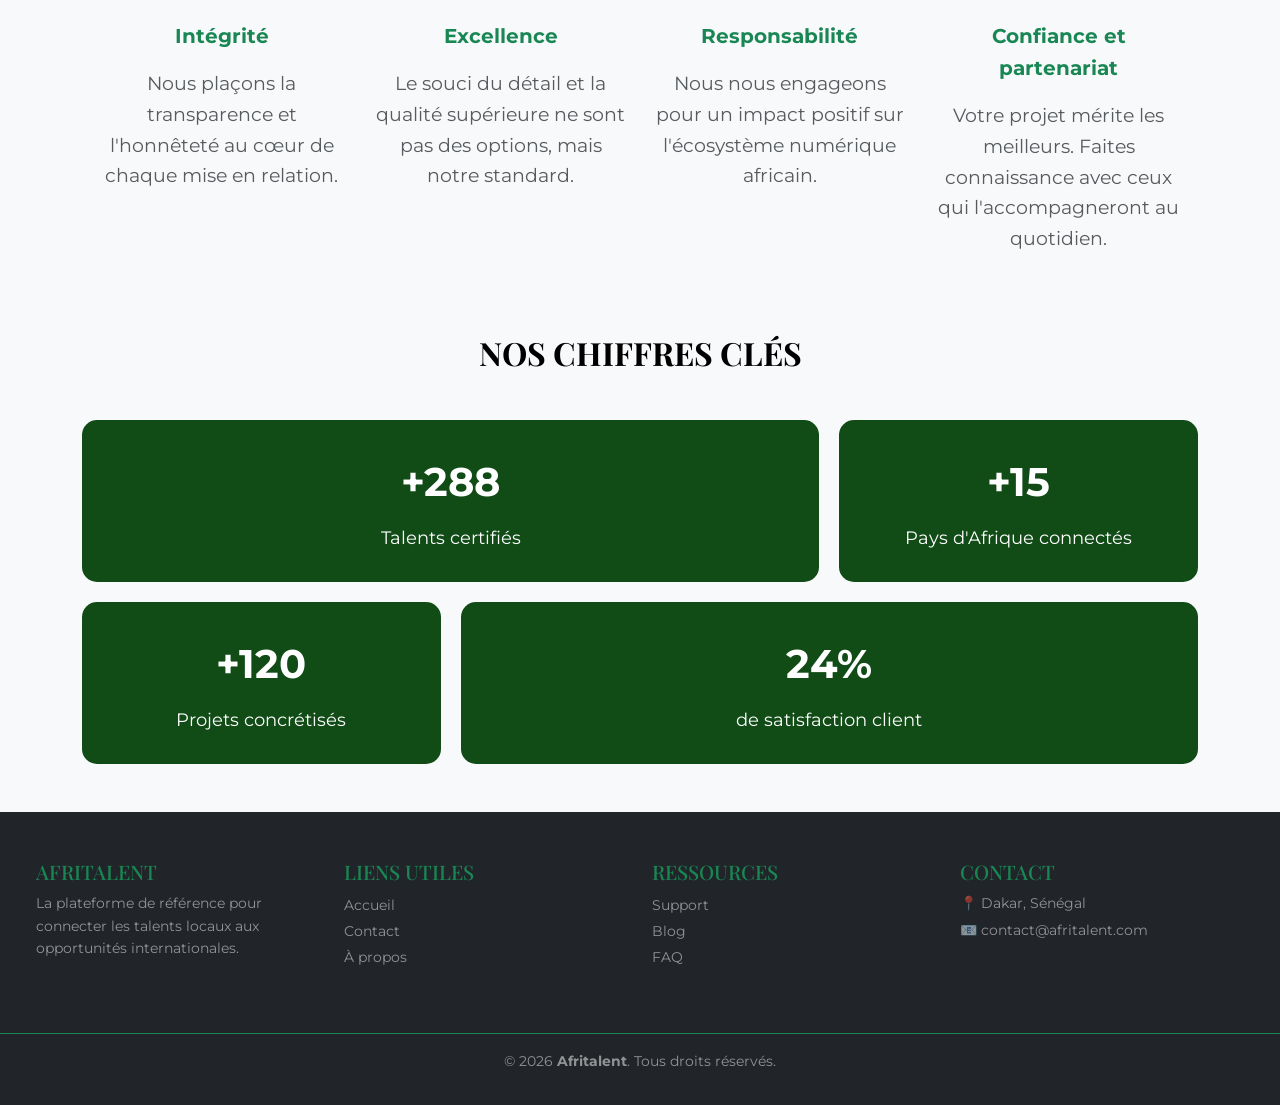
==== commit d1dd607c: "Finalisation : corrections responsive, optimisation du code et commentaires" ====
--- a/about.html
+++ b/about.html
@@ -1,25 +1,23 @@
+
 <!doctype html>
 <html lang="fr">
   <head>
     <meta charset="UTF-8" />
     <meta name="viewport" content="width=device-width, initial-scale=1.0" />
     <title>AfriTalent — About</title>
-    <!-- Bootstrap 5 via CDN : feuille de style -->
     <link
       href="https://cdn.jsdelivr.net/npm/bootstrap@5.3.0/dist/css/bootstrap.min.css"
       rel="stylesheet"
     />
-    <!-- Votre feuille de style personnelle -->
     <link rel="stylesheet" href="css/style.css" />
   </head>
   <body>
-    <!-- Le contenu de la page sera ajoute ici -->
-    <nav class="navbar navbar-expand-lg navbar-dark  fixed-top">
+    <nav class="navbar navbar-expand-lg navbar-dark fixed-top">
       <div class="container-fluid px-4">
         <a class="navbar-brand d-flex align-items-center" href="#">
           <img
             src="images/F.jpg.jpeg"
-            alt="Logo"
+            alt="Logo AfriTalent"
             width="40"
             height="40"
             class="d-inline-block align-text-top me-2"
@@ -39,13 +37,10 @@
           <span class="navbar-toggler-icon"></span>
         </button>
 
-        <div
-          class="collapse navbar-collapse justify-content-end"
-          id="navbarNav"
-        >
+        <div class="collapse navbar-collapse justify-content-end" id="navbarNav">
           <ul class="navbar-nav">
             <li class="nav-item">
-              <a class="nav-link active  text-light" href="index.html ">Accueil</a>
+              <a class="nav-link active text-light" href="index.html">Accueil</a>
             </li>
             <li class="nav-item">
               <a class="nav-link text-light" href="freelances.html">Freelance</a>
@@ -60,23 +55,20 @@
               <a class="nav-link text-light" href="contact.html">Contact</a>
             </li>
             <li class="nav-item">
-              <a
-                class="nav-link btn btn-success text-white ms-lg-3 px-4"
-                href="contact.html"
-                >Join AfriTalent</a
-              >
+              <a class="nav-link btn btn-success text-white ms-lg-3 px-4" href="contact.html">Join AfriTalent</a>
             </li>
           </ul>
-          <div class="d-flex  align-items-center gap-2 ms-lg-3">
-       <button id="theme-toggle" class="btn btn-sm btn-outline-light rounded-circle d-flex align-items-center justify-content-center" style="width: 35px; height: 35px;">
-    🌙
-</button>
-</div>
+          <div class="d-flex align-items-center gap-2 ms-lg-3">
+            <button id="theme-toggle" class="btn btn-sm btn-outline-light rounded-circle d-flex align-items-center justify-content-center" style="width: 35px; height: 35px;">
+              🌙
+            </button>
+          </div>
         </div>
       </div>
     </nav>
-    <div class="container py-5">
-      <h1 class="fw-bold  pt-5 text-center">A PROPOS DE NOUS-AFRITALENT</h1>
+
+    <div class="container py-5 mt-5">
+      <h1 class="fw-bold pt-5 text-center">A PROPOS DE NOUS-AFRITALENT</h1>
       <p>
         AfriTalent incarne une vision audacieuse : révéler, structurer et
         propulser le potentiel africain sur la scène mondiale. Bien plus qu’une
@@ -85,215 +77,173 @@
         concrète.
       </p>
       <p>
-        AfriTalent, c’est la rencontre entre identité, innovation et ambition.
+        AfriTalent, c’est la rencontre entre identity, innovation et ambition.
         Une plateforme pensée pour valoriser l’expertise africaine, accompagner
         la croissance individuelle et collective, et inscrire durablement les
-        talents africains dans une dynamique gl.
+        talents africains dans une dynamique globale.
       </p>
       <hr />
-      <h3 class="mb-5">
+      <h2 class="mb-5 h3 text-center">
         AfriTalent -- là où le talent africain devient une force mondiale.
-      </h3>
+      </h2>
       <hr />
-      <h3 class="fw-bold mb-5 text-center">NOTRE EQUIPE</h3>
-      <h5>L'intelligence collective au service de l'innovation.</h5>
-      <h5>Rencontrez le directoire qui faconne l'avenir de notre plateforme</h5>
-      <div class="container py-5">
-        <div class="row row-cols-1 row-cols-md-2 row-cols-lg-4 g-4">
-          <div class="col text-center">
-            <div class="card h-100 border-0 shadow-sm">
-              <div class="bg-light" style="height: 300px">
-                <img src="images/k4.jpg" class="card-img-top h-100 w-100" />
-              </div>
-              <div class="card-body">
-                <h5 class="card-title fw-bold text-uppercase">FATIMA DIALLO</h5>
-                <p class="card-text">Product manager</p>
-                <div class="d-flex justify-content-center gap-3">
-                  <a href="#" class="text-dark"
-                    ><i class="bi bi-linkedin"></i
-                  ></a>
-                  <a href="#" class="text-dark"
-                    ><i class="bi bi-twitter-x"></i
-                  ></a>
-                </div>
-              </div>
-            </div>
-          </div>
-
-          <div class="col text-center">
-            <div class="card h-100 border-0 shadow-sm">
-              <div class="bg-light" style="height: 300px">
-                <img src="images/i5.jpg" class="card-img-top h-100 w-100" />
-              </div>
-              <div class="card-body">
-                <h5 class="card-title fw-bold text-uppercase">Elhadj Diallo</h5>
-                <p class="card-text">Directreur de strategie digital</p>
-                <div class="d-flex justify-content-center gap-3">
-                  <a href="#" class="text-dark"
-                    ><i class="bi bi-linkedin"></i
-                  ></a>
-                  <a href="#" class="text-dark"><i class="bi bi-github"></i></a>
-                </div>
-              </div>
-            </div>
-          </div>
-
-          <div class="col text-center">
-            <div class="card h-100 border-0 shadow-sm">
-              <div class="bg-light" style="height: 300px">
-                <img src="images/f2.jpg" class="card-img-top h-100 w-100" />
-              </div>
-              <div class="card-body">
-                <h5 class="card-title fw-bold text-uppercase">
-                  KADIATOU DIALLO
-                </h5>
-                <p class="card-text">Responsable et acquisition partaneriat</p>
-                <div class="d-flex justify-content-center gap-3">
-                  <a href="#" class="text-dark"
-                    ><i class="bi bi-linkedin"></i
-                  ></a>
-                  <a href="#" class="text-dark"
-                    ><i class="bi bi-instagram"></i
-                  ></a>
-                </div>
-              </div>
-            </div>
-          </div>
-
-          <div class="col text-center">
-            <div class="card h-100 border-0 shadow-sm">
-              <div class="bg-light" style="height: 300px">
-                <img
-                  src="images/j2.jpg"
-                  class="card-img-top h-100 w-100"
-                  alt=""
-                />
-              </div>
-              <div class="card-body">
-                <h5 class="card-title fw-bold text-uppercase">ABDOULAYE D.</h5>
-                <p class="card-text">Fondateur et visionnaire</p>
-                <div class="d-flex justify-content-center gap-3">
-                  <a href="#" class="text-dark"
-                    ><i class="bi bi-linkedin"></i
-                  ></a>
-                  <a href="#" class="text-dark"><i class="bi bi-globe"></i></a>
-                </div>
-              </div>
-            </div>
-          </div>
-        </div>
-      </div>
-    </div>
-    <div class="container">
-      <h3 class="fw-bold mb-5 text-center">NOS VALEURS</h3>
-      <h4 class="fw-bold">
-        Notre expertise ne n'est rien sans nos engagement.
-      </h4>
-      <h4 class="fw-bold pb-5">
-        Voici les piliers qui soutiennent notre vision du freelancing
-      </h4>
-    </div>
+
+      <h2 class="fw-bold mb-3 text-center">NOTRE EQUIPE</h2>
+      <h3 class="h5 text-center text-muted mb-2">L'intelligence collective au service de l'innovation.</h3>
+      <h3 class="h5 text-center text-muted mb-5">Rencontrez le directoire qui façonne l'avenir de notre plateforme</h3>
+      
+      <div class="row row-cols-1 row-cols-md-2 row-cols-lg-4 g-4">
+        <div class="col text-center">
+          <div class="card h-100 border-0 shadow-sm">
+            <div class="bg-light" style="height: 300px">
+              <img src="images/k4.jpg" class="card-img-top h-100 w-100 object-fit-cover" alt="Fatima Diallo - Product Manager" />
+            </div>
+            <div class="card-body">
+              <h4 class="card-title fw-bold text-uppercase h5">FATIMA DIALLO</h4>
+              <p class="card-text">Product manager</p>
+              <div class="d-flex justify-content-center gap-3">
+                <a href="#" class="text-dark"><i class="bi bi-linkedin"></i></a>
+                <a href="#" class="text-dark"><i class="bi bi-twitter-x"></i></a>
+              </div>
+            </div>
+          </div>
+        </div>
+
+        <div class="col text-center">
+          <div class="card h-100 border-0 shadow-sm">
+            <div class="bg-light" style="height: 300px">
+              <img src="images/i5.jpg" class="card-img-top h-100 w-100 object-fit-cover" alt="Elhadj Diallo - Directeur de stratégie digitale" />
+            </div>
+            <div class="card-body">
+              <h4 class="card-title fw-bold text-uppercase h5">Elhadj Diallo</h4>
+              <p class="card-text">Directeur de stratégie digitale</p>
+              <div class="d-flex justify-content-center gap-3">
+                <a href="#" class="text-dark"><i class="bi bi-linkedin"></i></a>
+                <a href="#" class="text-dark"><i class="bi bi-github"></i></a>
+              </div>
+            </div>
+          </div>
+        </div>
+
+        <div class="col text-center">
+          <div class="card h-100 border-0 shadow-sm">
+            <div class="bg-light" style="height: 300px">
+              <img src="images/f2.jpg" class="card-img-top h-100 w-100 object-fit-cover" alt="Kadiatou Diallo - Responsable partenariats" />
+            </div>
+            <div class="card-body">
+              <h4 class="card-title fw-bold text-uppercase h5">KADIATOU DIALLO</h4>
+              <p class="card-text">Responsable et acquisition partenariat</p>
+              <div class="d-flex justify-content-center gap-3">
+                <a href="#" class="text-dark"><i class="bi bi-linkedin"></i></a>
+                <a href="#" class="text-dark"><i class="bi bi-instagram"></i></a>
+              </div>
+            </div>
+          </div>
+        </div>
+
+        <div class="col text-center">
+          <div class="card h-100 border-0 shadow-sm">
+            <div class="bg-light" style="height: 300px">
+              <img src="images/j2.jpg" class="card-img-top h-100 w-100 object-fit-cover" alt="Abdoulaye D. - Fondateur et visionnaire" />
+            </div>
+            <div class="card-body">
+              <h4 class="card-title fw-bold text-uppercase h5">ABDOULAYE D.</h4>
+              <p class="card-text">Fondateur et visionnaire</p>
+              <div class="d-flex justify-content-center gap-3">
+                <a href="#" class="text-dark"><i class="bi bi-linkedin"></i></a>
+                <a href="#" class="text-dark"><i class="bi bi-globe"></i></a>
+              </div>
+            </div>
+          </div>
+        </div>
+      </div>
+    </div>
+
+    <div class="container py-4">
+      <h2 class="fw-bold mb-4 text-center">NOS VALEURS</h2>
+      <h3 class="fw-bold h4">Notre expertise n'est rien sans nos engagements.</h3>
+      <h3 class="fw-bold pb-5 h4 text-muted">Voici les piliers qui soutiennent notre vision du freelancing</h3>
+    </div>
+
     <div class="container pt-1">
       <div class="container overflow-hidden text-center">
-        <div class="row gx-5">
-          <div class="col">
-            <div class="p-3 fw-bold">Integrite</div>
-            <p>
-              Nous placons la transparence et l'honnetete au coeur de chaue mise
-              en relation
-            </p>
-          </div>
-          <div class="col">
-            <div class="p-3 fw-bold">Excellence</div>
-            <p>
-              Le souci du detail et la qualite superieure ne sont pas des
-              options,mais notre standard.
-            </p>
-          </div>
-          <div class="col">
-            <div class="p-3 fw-bold">Responsabilite</div>
-            <p>
-              Nous nous engageons pour un impact positif sur l'ecosysteme
-              numerique africain
-            </p>
-          </div>
-          <div class="col">
-            <div class="p-3 fw-bold">Confiance et partanariat</div>
-            <p>
-              votre projet merite les meilleures.faites connaissance avec ceux
-              qui l'accompagneront au quotidien
-            </p>
-          </div>
-        </div>
-      </div>
-    </div>
-   <div class="container py-5 ">
-  <h3 class="fw-bold mb-5 text-center">NOS CHIFFRES CLÉS</h3>
-  
-  <div class="bento-grille">
-    
-    <div class="bento-item item-1">
-      <strong>+<span class="compteur" data-cible="1200">0</span></strong> Talents certifiés
-    </div>
-    
-    <div class="bento-item item-2">
-      <strong>+<span class="compteur" data-cible="15">0</span></strong> pays D'afrique connectées
-    </div>
-    
-    <div class="bento-item item-3">
-      <strong>+<span class="compteur" data-cible="500">0</span></strong> projets concrétisés
-    </div>
-    
-    <div class="bento-item item-4">
-      <strong><span class="compteur" data-cible="98">0</span>%</strong> de satisfaction client
-    </div>
-
-  </div>
-</div>
+        <div class="row g-4">
+          <div class="col-12 col-md-3">
+            <div class="p-3 fw-bold fs-5 text-success">Intégrité</div>
+            <p class="text-muted">Nous plaçons la transparence et l'honnêteté au cœur de chaque mise en relation.</p>
+          </div>
+          <div class="col-12 col-md-3">
+            <div class="p-3 fw-bold fs-5 text-success">Excellence</div>
+            <p class="text-muted">Le souci du détail et la qualité supérieure ne sont pas des options, mais notre standard.</p>
+          </div>
+          <div class="col-12 col-md-3">
+            <div class="p-3 fw-bold fs-5 text-success">Responsabilité</div>
+            <p class="text-muted">Nous nous engageons pour un impact positif sur l'écosystème numérique africain.</p>
+          </div>
+          <div class="col-12 col-md-3">
+            <div class="p-3 fw-bold fs-5 text-success">Confiance et partenariat</div>
+            <p class="text-muted">Votre projet mérite les meilleurs. Faites connaissance avec ceux qui l'accompagneront au quotidien.</p>
+          </div>
+        </div>
+      </div>
+    </div>
+
+    <div class="container py-5">
+      <h2 class="fw-bold mb-5 text-center">NOS CHIFFRES CLÉS</h2>
+      <div class="bento-grille">
+        <div class="bento-item item-1">
+          <strong>+<span class="compteur" data-cible="1200">0</span></strong> Talents certifiés
+        </div>
+        <div class="bento-item item-2">
+          <strong>+<span class="compteur" data-cible="15">0</span></strong> Pays d'Afrique connectés
+        </div>
+        <div class="bento-item item-3">
+          <strong>+<span class="compteur" data-cible="500">0</span></strong> Projets concrétisés
+        </div>
+        <div class="bento-item item-4">
+          <strong><span class="compteur" data-cible="98">0</span>%</strong> de satisfaction client
+        </div>
+      </div>
+    </div>
+
     <footer class="container-fluid bg-dark text-white pt-5 pb-3">
-    
-    <div class="row px-4"> <div class="col-md-3 mb-4">
-            <h5 class="text-uppercase text-success font-weight-bold">Afritalent</h5>
-            <p>La plateforme de référence pour connecter les talents locaux aux opportunités internationales.</p>
-        </div>
-
-        <div class="col-md-3 mb-4">
-            <h5 class="text-uppercase text-success font-weight-bold">Liens utiles</h5>
+      <div class="row px-4"> 
+        <div class="col-md-3 mb-4">
+            <h3 class="text-uppercase text-success font-weight-bold h5">Afritalent</h3>
+            <p class="small text-white-50">La plateforme de référence pour connecter les talents locaux aux opportunités internationales.</p>
+        </div>
+
+        <div class="col-md-3 mb-4">
+            <h3 class="text-uppercase text-success font-weight-bold h5">Liens utiles</h3>
             <ul class="list-unstyled">
-                <li><a href="index.html" class="text-white text-decoration-none">Accueil</a></li>
-                <li><a href="contact.html" class="text-white text-decoration-none">contact</a></li>
-                <li><a href="about.html" class="text-white text-decoration-none">A propos</a></li>
+                <li><a href="index.html" class="text-white-50 text-decoration-none small">Accueil</a></li>
+                <li><a href="contact.html" class="text-white-50 text-decoration-none small">Contact</a></li>
+                <li><a href="about.html" class="text-white-50 text-decoration-none small">À propos</a></li>
             </ul>
         </div>
 
         <div class="col-md-3 mb-4">
-            <h5 class="text-uppercase text-success font-weight-bold">Ressources</h5>
+            <h3 class="text-uppercase text-success font-weight-bold h5">Ressources</h3>
             <ul class="list-unstyled">
-                <li><a href="#" class="text-white text-decoration-none">Support</a></li>
-                <li><a href="#" class="text-white text-decoration-none">Blog</a></li>
-                <li><a href="#" class="text-white text-decoration-none">FAQ</a></li>
+                <li><a href="#" class="text-white-50 text-decoration-none small">Support</a></li>
+                <li><a href="#" class="text-white-50 text-decoration-none small">Blog</a></li>
+                <li><a href="#" class="text-white-50 text-decoration-none small">FAQ</a></li>
             </ul>
         </div>
 
         <div class="col-md-3 mb-4">
-            <h5 class="text-uppercase text-success font-weight-bold">Contact</h5>
-            <p>📍 Dakar, Sénégal</p>
-            <p>📧 contact@afritalent.com</p>
-             <div class="mt-4">
-        
-        </div>
-
-    </div>
-
-    <div class="row border-top border-success mt-4 pt-3">
+            <h3 class="text-uppercase text-success font-weight-bold h5">Contact</h3>
+            <p class="small text-white-50 mb-1">📍 Dakar, Sénégal</p>
+            <p class="small text-white-50">📧 contact@afritalent.com</p>
+        </div>
+      </div> <div class="row border-top border-success mt-4 pt-3">
         <div class="col-12 text-center">
-            <p>© 2026 <strong>Afritalent</strong>. Tous droits réservés.</p>
-        </div>
-    </div>
-
-</footer>
+            <p class="small text-white-50">©️ 2026 <strong>Afritalent</strong>. Tous droits réservés.</p>
+        </div>
+      </div>
+    </footer>
+
     <script src="https://cdn.jsdelivr.net/npm/bootstrap@5.3.0/dist/js/bootstrap.bundle.min.js"></script>
-    <!-- Votre script JavaScript -->
     <script src="js/main.js"></script>
   </body>
-</html>
+</html>
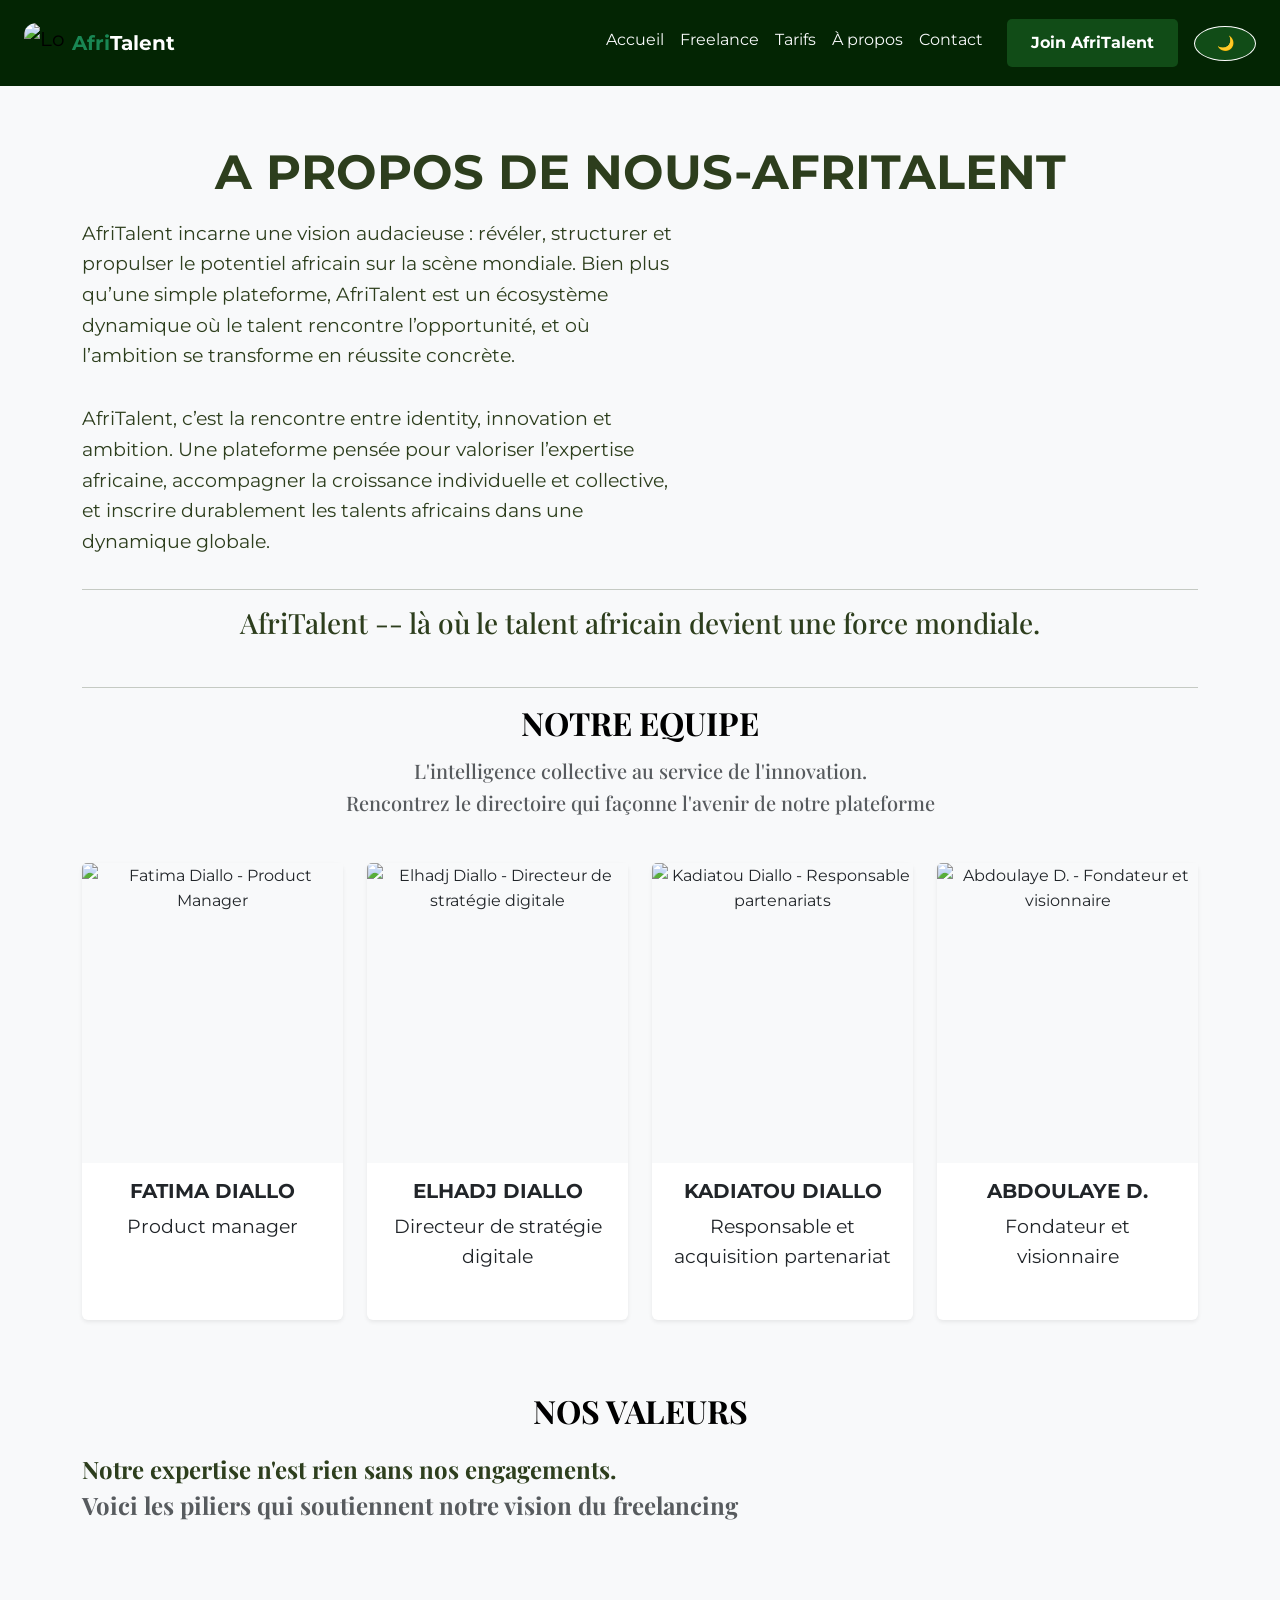
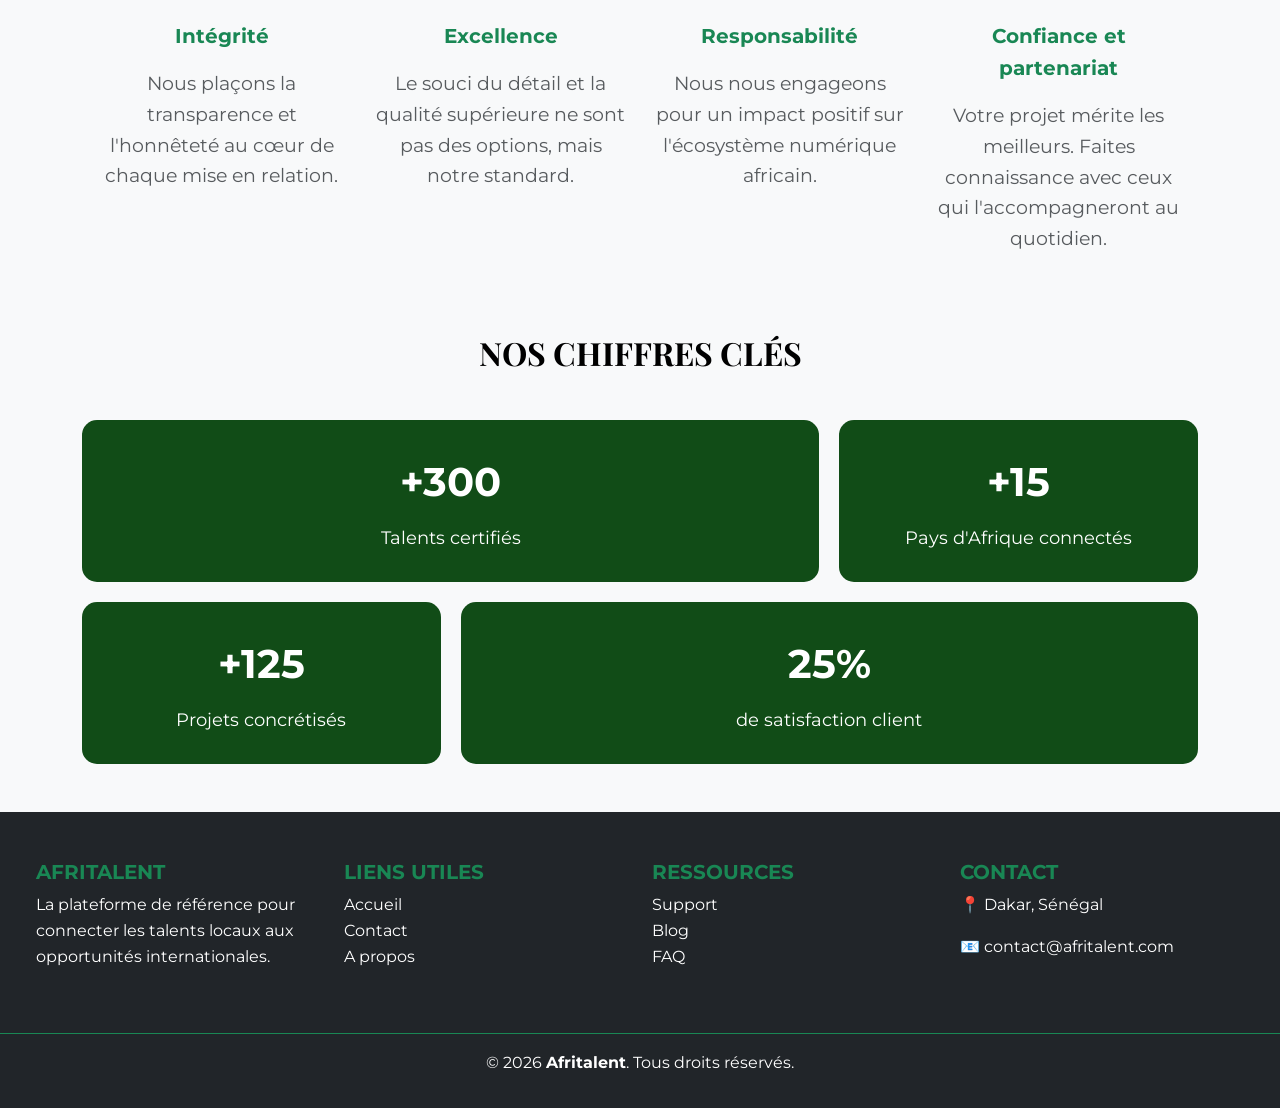
==== commit abe229eb: "Deploiement: github pages active,readme finalise et presentation powerpoint ajoutee" ====
--- a/about.html
+++ b/about.html
@@ -206,39 +206,57 @@
       </div>
     </div>
 
+   
     <footer class="container-fluid bg-dark text-white pt-5 pb-3">
-      <div class="row px-4"> 
-        <div class="col-md-3 mb-4">
-            <h3 class="text-uppercase text-success font-weight-bold h5">Afritalent</h3>
-            <p class="small text-white-50">La plateforme de référence pour connecter les talents locaux aux opportunités internationales.</p>
-        </div>
-
-        <div class="col-md-3 mb-4">
-            <h3 class="text-uppercase text-success font-weight-bold h5">Liens utiles</h3>
-            <ul class="list-unstyled">
-                <li><a href="index.html" class="text-white-50 text-decoration-none small">Accueil</a></li>
-                <li><a href="contact.html" class="text-white-50 text-decoration-none small">Contact</a></li>
-                <li><a href="about.html" class="text-white-50 text-decoration-none small">À propos</a></li>
-            </ul>
-        </div>
-
-        <div class="col-md-3 mb-4">
-            <h3 class="text-uppercase text-success font-weight-bold h5">Ressources</h3>
-            <ul class="list-unstyled">
-                <li><a href="#" class="text-white-50 text-decoration-none small">Support</a></li>
-                <li><a href="#" class="text-white-50 text-decoration-none small">Blog</a></li>
-                <li><a href="#" class="text-white-50 text-decoration-none small">FAQ</a></li>
-            </ul>
-        </div>
-
-        <div class="col-md-3 mb-4">
-            <h3 class="text-uppercase text-success font-weight-bold h5">Contact</h3>
-            <p class="small text-white-50 mb-1">📍 Dakar, Sénégal</p>
-            <p class="small text-white-50">📧 contact@afritalent.com</p>
-        </div>
-      </div> <div class="row border-top border-success mt-4 pt-3">
+      <div class="row px-4">
+        <div class="col-md-3 mb-4">
+          <h5 class="text-uppercase text-success fw-bold">Afritalent</h5>
+          <p>
+            La plateforme de référence pour connecter les talents locaux aux
+            opportunités internationales.
+          </p>
+        </div>
+        <div class="col-md-3 mb-4">
+          <h5 class="text-uppercase text-success fw-bold">Liens utiles</h5>
+          <ul class="list-unstyled">
+            <li>
+              <a href="index.html" class="text-white text-decoration-none"
+                >Accueil</a
+              >
+            </li>
+            <li>
+              <a href="contact.html" class="text-white text-decoration-none"
+                >Contact</a
+              >
+            </li>
+            <li>
+              <a href="about.html" class="text-white text-decoration-none"
+                >A propos</a
+              >
+            </li>
+          </ul>
+        </div>
+        <div class="col-md-3 mb-4">
+          <h5 class="text-uppercase text-success fw-bold">Ressources</h5>
+          <ul class="list-unstyled">
+            <li>
+              <a href="#" class="text-white text-decoration-none">Support</a>
+            </li>
+            <li>
+              <a href="#" class="text-white text-decoration-none">Blog</a>
+            </li>
+            <li><a href="#" class="text-white text-decoration-none">FAQ</a></li>
+          </ul>
+        </div>
+        <div class="col-md-3 mb-4">
+          <h5 class="text-uppercase text-success fw-bold">Contact</h5>
+          <p>📍 Dakar, Sénégal</p>
+          <p>📧 contact@afritalent.com</p>
+        </div>
+      </div>
+      <div class="row border-top border-success mt-4 pt-3">
         <div class="col-12 text-center">
-            <p class="small text-white-50">©️ 2026 <strong>Afritalent</strong>. Tous droits réservés.</p>
+          <p>©️ 2026 <strong>Afritalent</strong>. Tous droits réservés.</p>
         </div>
       </div>
     </footer>
--- a/css/style.css
+++ b/css/style.css
@@ -453,3 +453,18 @@
 
   background-color: #375a47; /* Change légèrement la couleur  */
 }
+/* État initial */
+.navbar {
+  transition: background-color 0.4s ease, box-shadow 0.4s ease, padding 0.3s ease;
+  background-color: rgb(3, 37, 3) !important;
+  padding-top: 18px;
+  padding-bottom: 18px;
+}
+
+/* État après scroll */
+.navbar.navbar-scrolled {
+  background-color: #114c17 !important;
+  box-shadow: 0 2px 16px rgba(0, 0, 0, 0.18);
+  padding-top: 8px;
+  padding-bottom: 8px;
+}
